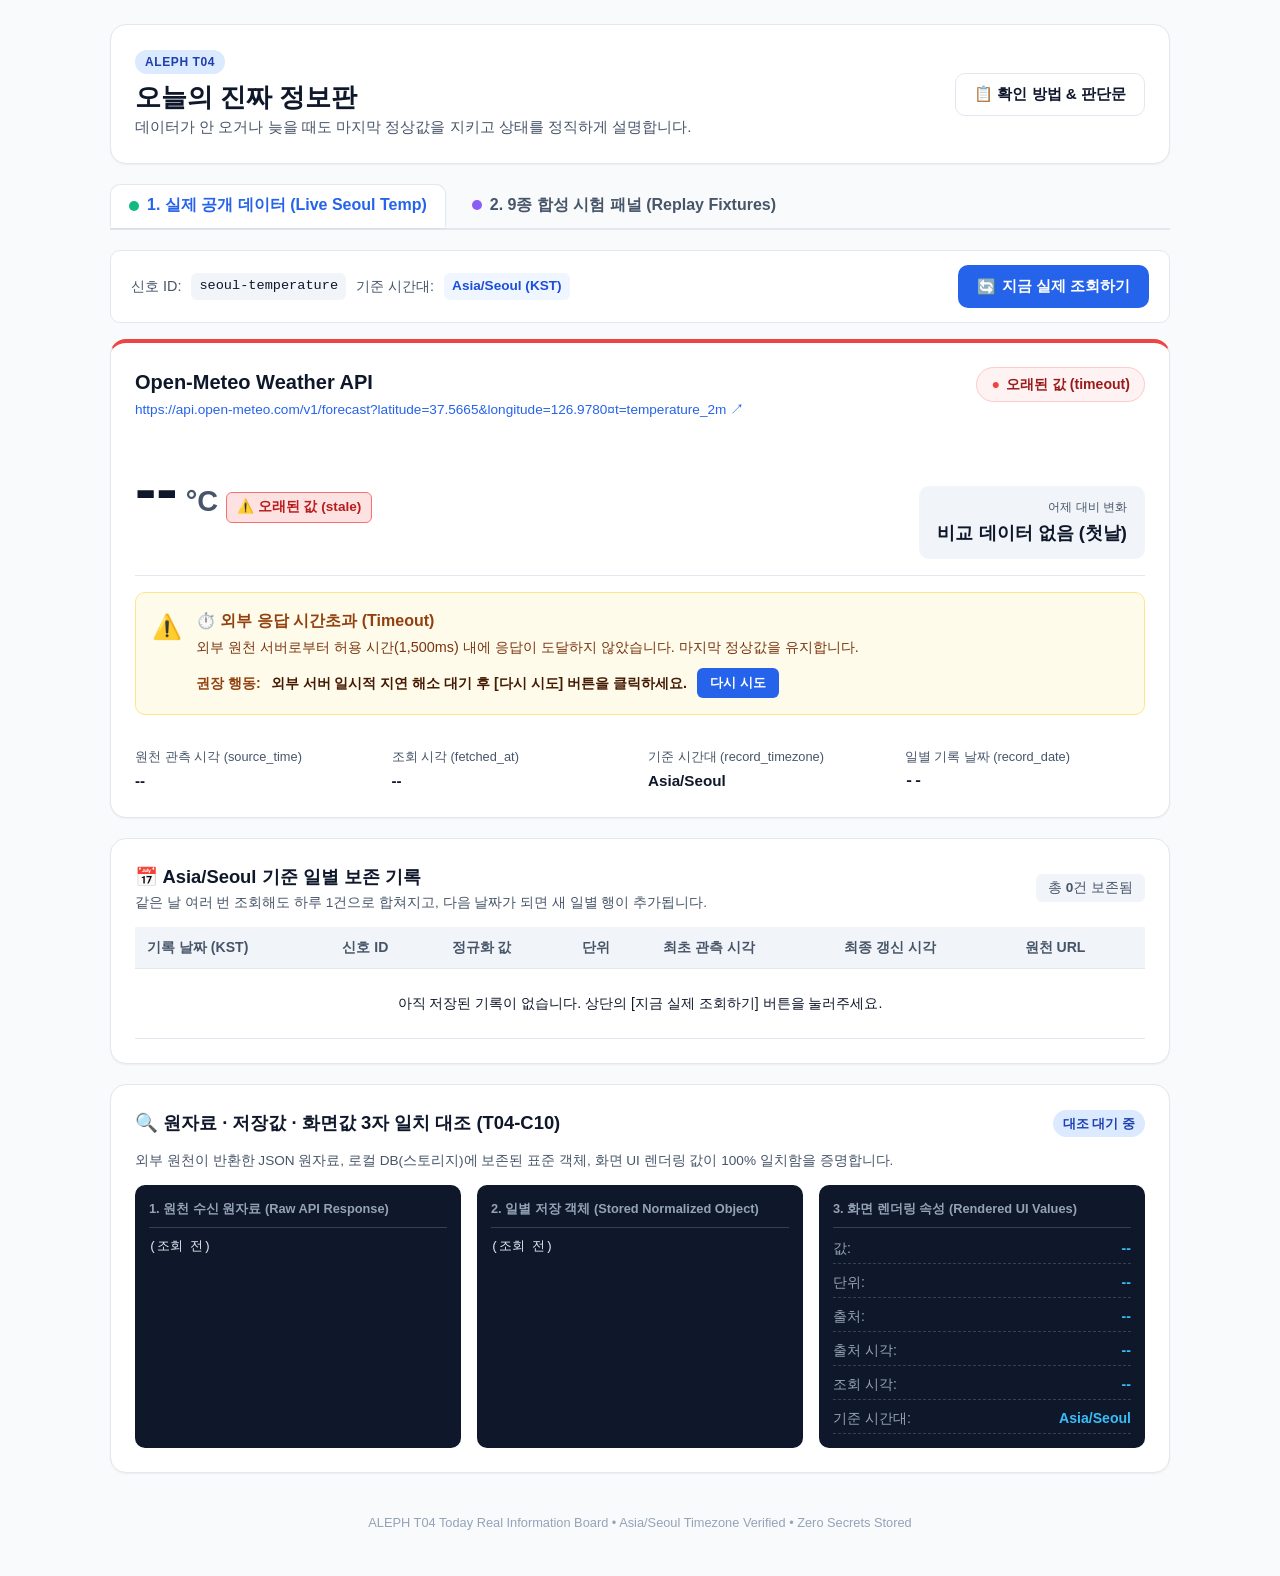
==== index.html @ a4492f58 "feat: ALEPH T04 실시간 정보판 대시보드 및 9종 fixture 평가기 구현" ====
<!DOCTYPE html>
<html lang="ko">
<head>
  <meta charset="UTF-8">
  <meta name="viewport" content="width=device-width, initial-scale=1.0">
  <title>T04 오늘의 진짜 정보판 — 서울 실시간 기온</title>
  <link rel="stylesheet" href="style.css">
</head>
<body>
  <div class="app-container">
    <!-- 헤더 -->
    <header class="header">
      <div class="header-left">
        <span class="badge badge-task">ALEPH T04</span>
        <h1 class="header-title">오늘의 진짜 정보판</h1>
        <p class="header-subtitle">데이터가 안 오거나 늦을 때도 마지막 정상값을 지키고 상태를 정직하게 설명합니다.</p>
      </div>
      <div class="header-right">
        <button id="btn-show-guide" class="btn btn-outline" type="button">📋 확인 방법 & 판단문</button>
      </div>
    </header>

    <!-- 모드 선택 탭 -->
    <nav class="mode-tabs" role="tablist">
      <button id="tab-live" class="tab-btn active" role="tab" aria-selected="true" type="button">
        <span class="tab-dot live-dot"></span> 1. 실제 공개 데이터 (Live Seoul Temp)
      </button>
      <button id="tab-replay" class="tab-btn" role="tab" aria-selected="false" type="button">
        <span class="tab-dot replay-dot"></span> 2. 9종 합성 시험 패널 (Replay Fixtures)
      </button>
    </nav>

    <!-- 1. 실제 공개 데이터 뷰 -->
    <main id="view-live" class="view-panel active">
      <!-- 상단 액션 바 -->
      <section class="action-bar">
        <div class="action-status-group">
          <span class="label">신호 ID:</span> <code class="code-pill">seoul-temperature</code>
          <span class="label">기준 시간대:</span> <span class="timezone-pill" id="live-timezone-pill">Asia/Seoul (KST)</span>
        </div>
        <div class="action-btn-group">
          <button id="btn-fetch-live" class="btn btn-primary" type="button">
            <span class="icon">🔄</span> 지금 실제 조회하기
          </button>
        </div>
      </section>

      <!-- 핵심 정보 카드 -->
      <section class="card hero-card" id="live-hero-card">
        <div class="card-header">
          <div class="source-info">
            <h2 class="source-title" id="live-source-name">Open-Meteo Weather API</h2>
            <a id="live-source-link" class="source-url" href="https://api.open-meteo.com/v1/forecast?latitude=37.5665&longitude=126.9780&current=temperature_2m" target="_blank" rel="noopener noreferrer">
              https://api.open-meteo.com/v1/forecast?latitude=37.5665&longitude=126.9780&current=temperature_2m ↗
            </a>
          </div>
          <div class="status-badge-container" id="live-status-container">
            <span class="status-badge status-fresh" id="live-status-badge">최신 (fresh)</span>
          </div>
        </div>

        <!-- 주 지표 값 표시 -->
        <div class="hero-metric-row">
          <div class="metric-main">
            <span class="metric-value" id="live-display-value">--</span>
            <span class="metric-unit" id="live-display-unit">°C</span>
            <span class="metric-tag" id="live-stale-tag" style="display: none;">⚠️ 오래된 값 (stale)</span>
          </div>
          <div class="metric-delta-box" id="live-delta-box">
            <span class="delta-label">어제 대비 변화</span>
            <span class="delta-value" id="live-delta-value">비교 데이터 없음 (첫날)</span>
          </div>
        </div>

        <!-- 에러 및 조치 안내 박스 (오류 시 표시) -->
        <div class="alert-box" id="live-error-box" style="display: none;">
          <div class="alert-icon">⚠️</div>
          <div class="alert-content">
            <h4 class="alert-title" id="live-error-title">외부 원천 응답 오류</h4>
            <p class="alert-desc" id="live-error-desc">외부 서버와의 연결이 지연되고 있습니다. 이전 정상값을 유지합니다.</p>
            <div class="alert-action">
              <span class="action-label">권장 행동:</span>
              <span class="action-text" id="live-error-action">네트워크 연결 확인 후 잠시 뒤 다시 시도해 주세요.</span>
              <button id="btn-live-retry" class="btn btn-sm btn-retry" type="button">다시 시도</button>
            </div>
          </div>
        </div>

        <!-- 시각 메타데이터 그리드 (T04-C07, C08, C09) -->
        <div class="meta-grid">
          <div class="meta-item">
            <span class="meta-label">원천 관측 시각 (source_time)</span>
            <span class="meta-value" id="live-source-time">--</span>
          </div>
          <div class="meta-item">
            <span class="meta-label">조회 시각 (fetched_at)</span>
            <span class="meta-value" id="live-fetched-at">--</span>
          </div>
          <div class="meta-item">
            <span class="meta-label">기준 시간대 (record_timezone)</span>
            <span class="meta-value" id="live-record-timezone">Asia/Seoul</span>
          </div>
          <div class="meta-item">
            <span class="meta-label">일별 기록 날짜 (record_date)</span>
            <span class="meta-value font-mono" id="live-record-date">--</span>
          </div>
        </div>
      </section>

      <!-- 일별 보존 기록 테이블 (T04-C20, C21, C22) -->
      <section class="card table-card">
        <div class="card-title-row">
          <div class="title-with-desc">
            <h3 class="card-title">📅 Asia/Seoul 기준 일별 보존 기록</h3>
            <p class="card-desc">같은 날 여러 번 조회해도 하루 1건으로 합쳐지고, 다음 날짜가 되면 새 일별 행이 추가됩니다.</p>
          </div>
          <div class="table-badge">총 <strong id="live-row-count">0</strong>건 보존됨</div>
        </div>

        <div class="table-responsive">
          <table class="data-table">
            <thead>
              <tr>
                <th>기록 날짜 (KST)</th>
                <th>신호 ID</th>
                <th>정규화 값</th>
                <th>단위</th>
                <th>최초 관측 시각</th>
                <th>최종 갱신 시각</th>
                <th>원천 URL</th>
              </tr>
            </thead>
            <tbody id="live-table-body">
              <tr>
                <td colspan="7" class="empty-cell">아직 저장된 기록이 없습니다. 상단의 [지금 실제 조회하기] 버튼을 눌러주세요.</td>
              </tr>
            </tbody>
          </table>
        </div>
      </section>

      <!-- 원자료 · 저장값 · 화면값 3자 대조 인스펙터 (T04-C10) -->
      <section class="card inspector-card">
        <div class="card-title-row">
          <h3 class="card-title">🔍 원자료 · 저장값 · 화면값 3자 일치 대조 (T04-C10)</h3>
          <span class="verify-badge" id="live-triplet-match-badge">대조 대기 중</span>
        </div>
        <p class="card-desc">외부 원천이 반환한 JSON 원자료, 로컬 DB(스토리지)에 보존된 표준 객체, 화면 UI 렌더링 값이 100% 일치함을 증명합니다.</p>

        <div class="inspector-grid">
          <div class="inspector-box">
            <div class="inspector-head">1. 원천 수신 원자료 (Raw API Response)</div>
            <pre class="inspector-code font-mono" id="live-inspector-raw">조회 전입니다.</pre>
          </div>
          <div class="inspector-box">
            <div class="inspector-head">2. 일별 저장 객체 (Stored Normalized Object)</div>
            <pre class="inspector-code font-mono" id="live-inspector-stored">조회 전입니다.</pre>
          </div>
          <div class="inspector-box">
            <div class="inspector-head">3. 화면 렌더링 속성 (Rendered UI Values)</div>
            <div class="rendered-inspect-list" id="live-inspector-rendered">
              <div class="rendered-item"><span>값:</span> <strong id="live-inspect-val">--</strong></div>
              <div class="rendered-item"><span>단위:</span> <strong id="live-inspect-unit">--</strong></div>
              <div class="rendered-item"><span>출처:</span> <strong id="live-inspect-src">--</strong></div>
              <div class="rendered-item"><span>출처 시각:</span> <strong id="live-inspect-srctime">--</strong></div>
              <div class="rendered-item"><span>조회 시각:</span> <strong id="live-inspect-fetchtime">--</strong></div>
              <div class="rendered-item"><span>기준 시간대:</span> <strong id="live-inspect-tz">Asia/Seoul</strong></div>
            </div>
          </div>
        </div>
      </section>
    </main>

    <!-- 2. 9종 합성 시험 패널 (Replay Fixtures View) -->
    <main id="view-replay" class="view-panel" style="display: none;">
      <!-- 안내 바 -->
      <section class="replay-intro-bar">
        <div>
          <h3>ALEPH T04 공인 결정론적 Fixture 9종 평가기</h3>
          <p>지시사항 카드 3 & 4에 명시된 5대 장애 상태(느림·401·429·오프라인·형식오류)와 복구 전이를 합성 데이터로 검증합니다.</p>
        </div>
        <div class="replay-actions">
          <button id="btn-replay-reset" class="btn btn-warning" type="button">🔄 합성 상태 초기화 (Reset)</button>
        </div>
      </section>

      <!-- 시뮬레이터 조작 패널 -->
      <section class="card fixture-control-card">
        <h3 class="control-section-title">Step 1. 기본 시퀀스 (정상 D1 & D2)</h3>
        <div class="button-row">
          <button id="btn-fx-d1-a" class="btn btn-secondary" type="button">
            <strong>T04-NORMAL-D1-A</strong>
            <small>1일차 첫 조회 (100pt, 1행)</small>
          </button>
          <button id="btn-fx-d1-b" class="btn btn-secondary" type="button">
            <strong>T04-NORMAL-D1-B</strong>
            <small>1일차 재조회 (105pt, 1행 갱신)</small>
          </button>
          <button id="btn-fx-d2" class="btn btn-secondary" type="button">
            <strong>T04-NORMAL-D2</strong>
            <small>2일차 정상 조회 (120pt, 2행, +15pt)</small>
          </button>
        </div>

        <h3 class="control-section-title">Step 2. 다섯 가지 실패 시뮬레이션 (카드 3)</h3>
        <p class="section-desc">※ D1-B(105pt) 상태에서 아래 실패 버튼을 누르면 마지막 정상값(105pt)을 유지하며 stale 및 고유 error_code로 전환됩니다.</p>
        <div class="button-row failure-grid">
          <button id="btn-fx-timeout" class="btn btn-danger-soft" type="button">
            <strong>⏱️ T04-TIMEOUT</strong>
            <small>느린 외부 응답 (timeout)</small>
          </button>
          <button id="btn-fx-auth" class="btn btn-danger-soft" type="button">
            <strong>🔒 T04-AUTH-401</strong>
            <small>외부 인증 거절 (auth)</small>
          </button>
          <button id="btn-fx-rate" class="btn btn-danger-soft" type="button">
            <strong>🚦 T04-RATE-429</strong>
            <small>호출 제한 (rate_limit)</small>
          </button>
          <button id="btn-fx-offline" class="btn btn-danger-soft" type="button">
            <strong>📡 T04-OFFLINE</strong>
            <small>네트워크 오프라인 (offline)</small>
          </button>
          <button id="btn-fx-schema" class="btn btn-danger-soft" type="button">
            <strong>💥 T04-SCHEMA-BREAK</strong>
            <small>응답 형식 파손 (schema_error)</small>
          </button>
        </div>

        <h3 class="control-section-title">Step 3. 오류 뒤 회복 (T04-C19)</h3>
        <div class="button-row">
          <button id="btn-fx-recover" class="btn btn-success" type="button">
            <strong>🌱 T04-RECOVER-D2 (오류 회복)</strong>
            <small>다시 시도 성공 → fresh / none / 2행 / 120pt / +15pt 복구</small>
          </button>
        </div>
      </section>

      <!-- Replay 화면 상태 카드 -->
      <section class="card hero-card" id="replay-hero-card">
        <div class="card-header">
          <div class="source-info">
            <span class="source-badge">합성 Replay 모드</span>
            <h2 class="source-title" id="replay-source-name">ALEPH 결정론 replay</h2>
            <span class="source-url" id="replay-source-url">https://fixtures.aleph.invalid/t04/demo-index</span>
          </div>
          <div class="status-badge-container">
            <span class="status-badge" id="replay-status-badge">대기 중</span>
          </div>
        </div>

        <div class="hero-metric-row">
          <div class="metric-main">
            <span class="metric-value" id="replay-display-value">--</span>
            <span class="metric-unit" id="replay-display-unit">pt</span>
            <span class="metric-tag" id="replay-stale-tag" style="display: none;">⚠️ 오래된 값 (stale)</span>
          </div>
          <div class="metric-delta-box">
            <span class="delta-label">어제 대비 변화 (전일 대비)</span>
            <span class="delta-value" id="replay-delta-value">--</span>
          </div>
        </div>

        <!-- 실패 및 조치 안내 박스 -->
        <div class="alert-box" id="replay-error-box" style="display: none;">
          <div class="alert-icon">⚠️</div>
          <div class="alert-content">
            <h4 class="alert-title" id="replay-error-title">오류 상태</h4>
            <p class="alert-desc" id="replay-error-desc">오류 내용</p>
            <div class="alert-action">
              <span class="action-label">사용자가 취할 다음 행동:</span>
              <span class="action-text" id="replay-error-action">행동 안내</span>
              <button id="btn-replay-inline-retry" class="btn btn-sm btn-retry" type="button">다시 시도 (RECOVER-D2)</button>
            </div>
          </div>
        </div>

        <div class="meta-grid">
          <div class="meta-item">
            <span class="meta-label">실행 Fixture ID</span>
            <span class="meta-value font-mono" id="replay-fixture-id">없음</span>
          </div>
          <div class="meta-item">
            <span class="meta-label">가상 시각 (virtual_now)</span>
            <span class="meta-value font-mono" id="replay-virtual-now">--</span>
          </div>
          <div class="meta-item">
            <span class="meta-label">Freshness / ErrorCode</span>
            <span class="meta-value font-mono" id="replay-status-summary">--</span>
          </div>
          <div class="meta-item">
            <span class="meta-label">보존 행 수 (Row Count)</span>
            <span class="meta-value font-mono" id="replay-row-count-summary">0건</span>
          </div>
        </div>
      </section>

      <!-- Replay 일별 보존 테이블 -->
      <section class="card table-card">
        <div class="card-title-row">
          <h3 class="card-title">📅 합성 상태 일별 저장 테이블</h3>
          <div class="table-badge">총 <strong id="replay-table-row-count">0</strong>건</div>
        </div>
        <div class="table-responsive">
          <table class="data-table">
            <thead>
              <tr>
                <th>Record ID</th>
                <th>날짜 (KST)</th>
                <th>정규화 값</th>
                <th>단위</th>
                <th>최초 수신 시각</th>
                <th>최종 갱신 시각</th>
              </tr>
            </thead>
            <tbody id="replay-table-body">
              <tr><td colspan="6" class="empty-cell">합성 상태가 초기화되어 있습니다.</td></tr>
            </tbody>
          </table>
        </div>
      </section>
    </main>

    <!-- 모달: 짧은 확인 방법 4줄 & AI와 나의 판단 3줄 -->
    <div id="modal-guide" class="modal-backdrop" style="display: none;">
      <div class="modal-box">
        <div class="modal-header">
          <h3 class="modal-title">📋 과제 제출 확인문 & 판단 기록</h3>
          <button id="btn-close-modal" class="btn-close" type="button" aria-label="닫기">×</button>
        </div>
        <div class="modal-body">
          <h4 class="section-h4">📌 짧은 확인 방법 4줄 (T04-C27)</h4>
          <ol class="guide-list">
            <li><strong>위치 (어디로 가나요):</strong> 공개 배포 URL 접속 후 첫 화면에서 실시간 서울 기온 카드 확인, 상단 [2. 9종 합성 시험 패널] 탭으로 전환</li>
            <li><strong>행동 (3단계 이내 무엇을 하나요):</strong> ① [T04-NORMAL-D1-B] 클릭 → ② [T04-TIMEOUT] 클릭 → ③ [T04-RECOVER-D2] 클릭</li>
            <li><strong>통과 모습 (무엇이 보이면 통과인가요):</strong> D1-B에서 105pt 확인, TIMEOUT 시 이전 정상값(105pt) 보존 및 [오래된 값(stale)] 배지와 실패 원인 안내 표시, RECOVER-D2 시 120pt로 복구 및 fresh/none 전환 및 2행 추가 확인</li>
            <li><strong>안 될 때 모습 (안 될 때 무엇이 보이나요):</strong> 실패 시 이전 정상값이 사라지거나 0으로 초기화됨, stale 배지가 누락됨, 복구 버튼을 눌러도 상태가 fresh로 회복되지 않음</li>
          </ol>

          <h4 class="section-h4" style="margin-top: 20px;">🤖 AI와 나의 판단 3줄 (T04-C28)</h4>
          <ul class="guide-list guide-ai">
            <li><strong>AI에게 맡긴 일:</strong> Open-Meteo 공개 API 연동과 T04 공인 어댑터 규격(`adapter-reset.example.js`) 기반의 5대 장애 상태 전이 로직 및 반응형 UI 코드 작성</li>
            <li><strong>직접 판단한 일:</strong> API 비밀키가 전혀 필요 없는 Open-Meteo(서울 기온)를 단일 데이터로 선택하고, 실제 KST 기준 일별 보존과 합성 시험 환경을 명확히 탭으로 분리하여 판정 무결성을 확보함</li>
            <li><strong>AI 제안을 따르지 않은 일:</strong> AI가 처음에 제안했던 복잡한 백엔드 프록시 서버 구성을 거절하고, 비밀키 노출이 원천 차단되는 순수 무인증 브라우저 Fetch 방식으로 단일 정적 웹앱 배포 구조를 고수함</li>
          </ul>
        </div>
      </div>
    </div>

    <!-- 푸터 -->
    <footer class="footer">
      <p>ALEPH T04 Today Real Information Board • Asia/Seoul Timezone Verified • Zero Secrets Stored</p>
    </footer>
  </div>

  <script src="app.js"></script>
</body>
</html>
---- style.css ----
/* ALEPH T04 - Real Information Board Stylesheet */

:root {
  --bg-primary: #f8fafc;
  --bg-surface: #ffffff;
  --bg-muted: #f1f5f9;
  --border-color: #e2e8f0;
  --border-focus: #3b82f6;
  
  --text-primary: #0f172a;
  --text-secondary: #475569;
  --text-muted: #94a3b8;
  
  --color-primary: #2563eb;
  --color-primary-hover: #1d4ed8;
  
  --color-success-bg: #ecfdf5;
  --color-success-border: #a7f3d0;
  --color-success-text: #065f46;
  
  --color-warning-bg: #fffbeb;
  --color-warning-border: #fde68a;
  --color-warning-text: #92400e;
  
  --color-danger-bg: #fef2f2;
  --color-danger-border: #fecaca;
  --color-danger-text: #991b1b;
  
  --radius-sm: 6px;
  --radius-md: 10px;
  --radius-lg: 16px;
  --shadow-sm: 0 1px 2px 0 rgba(0, 0, 0, 0.05);
  --shadow-md: 0 4px 6px -1px rgba(0, 0, 0, 0.08), 0 2px 4px -2px rgba(0, 0, 0, 0.05);
  --shadow-lg: 0 10px 15px -3px rgba(0, 0, 0, 0.1);
}

* {
  box-sizing: border-box;
  margin: 0;
  padding: 0;
}

body {
  font-family: -apple-system, BlinkMacSystemFont, "Pretendard", "Segoe UI", Roboto, Helvetica, Arial, sans-serif;
  background-color: var(--bg-primary);
  color: var(--text-primary);
  line-height: 1.5;
  padding: 24px 16px;
}

.app-container {
  max-width: 1060px;
  margin: 0 auto;
  display: flex;
  flex-direction: column;
  gap: 20px;
}

/* Header */
.header {
  background: var(--bg-surface);
  border: 1px solid var(--border-color);
  border-radius: var(--radius-lg);
  padding: 24px;
  display: flex;
  justify-content: space-between;
  align-items: center;
  flex-wrap: wrap;
  gap: 16px;
  box-shadow: var(--shadow-sm);
}

.header-title {
  font-size: 1.6rem;
  font-weight: 700;
  color: var(--text-primary);
  margin-top: 4px;
}

.header-subtitle {
  font-size: 0.95rem;
  color: var(--text-secondary);
}

.badge {
  display: inline-block;
  padding: 3px 10px;
  border-radius: 9999px;
  font-size: 0.75rem;
  font-weight: 700;
  letter-spacing: 0.05em;
  text-transform: uppercase;
}

.badge-task {
  background-color: #dbeafe;
  color: #1e40af;
}

/* Navigation Tabs */
.mode-tabs {
  display: flex;
  gap: 8px;
  border-bottom: 2px solid var(--border-color);
  padding-bottom: 2px;
}

.tab-btn {
  background: transparent;
  border: none;
  font-size: 1rem;
  font-weight: 600;
  color: var(--text-secondary);
  padding: 10px 18px;
  border-radius: var(--radius-md) var(--radius-md) 0 0;
  cursor: pointer;
  display: flex;
  align-items: center;
  gap: 8px;
  transition: all 0.2s ease;
}

.tab-btn:hover {
  color: var(--text-primary);
  background: rgba(0, 0, 0, 0.02);
}

.tab-btn.active {
  color: var(--color-primary);
  background: var(--bg-surface);
  border: 1px solid var(--border-color);
  border-bottom: 2px solid var(--bg-surface);
  margin-bottom: -2px;
  box-shadow: var(--shadow-sm);
}

.tab-dot {
  width: 10px;
  height: 10px;
  border-radius: 50%;
  display: inline-block;
}

.live-dot {
  background-color: #10b981;
}

.replay-dot {
  background-color: #8b5cf6;
}

/* Common Card */
.card {
  background: var(--bg-surface);
  border: 1px solid var(--border-color);
  border-radius: var(--radius-lg);
  padding: 24px;
  box-shadow: var(--shadow-sm);
}

/* Action Bar */
.action-bar {
  display: flex;
  justify-content: space-between;
  align-items: center;
  flex-wrap: wrap;
  gap: 12px;
  background: var(--bg-surface);
  border: 1px solid var(--border-color);
  border-radius: var(--radius-md);
  padding: 14px 20px;
}

.action-status-group {
  display: flex;
  align-items: center;
  gap: 10px;
  font-size: 0.9rem;
  color: var(--text-secondary);
  flex-wrap: wrap;
}

.code-pill {
  background: var(--bg-muted);
  padding: 3px 8px;
  border-radius: var(--radius-sm);
  font-family: monospace;
  font-size: 0.85rem;
  color: var(--text-primary);
}

.timezone-pill {
  background: #eff6ff;
  color: #1d4ed8;
  font-weight: 600;
  padding: 3px 8px;
  border-radius: var(--radius-sm);
  font-size: 0.85rem;
}

/* Buttons */
.btn {
  display: inline-flex;
  align-items: center;
  justify-content: center;
  gap: 6px;
  font-size: 0.95rem;
  font-weight: 600;
  padding: 10px 18px;
  border-radius: var(--radius-md);
  border: 1px solid transparent;
  cursor: pointer;
  transition: all 0.15s ease;
  text-decoration: none;
}

.btn-primary {
  background: var(--color-primary);
  color: #ffffff;
}

.btn-primary:hover {
  background: var(--color-primary-hover);
}

.btn-outline {
  background: transparent;
  border-color: var(--border-color);
  color: var(--text-primary);
}

.btn-outline:hover {
  background: var(--bg-muted);
}

.btn-secondary {
  background: var(--bg-muted);
  border-color: var(--border-color);
  color: var(--text-primary);
  flex-direction: column;
  align-items: flex-start;
  padding: 10px 14px;
}

.btn-secondary:hover {
  background: #e2e8f0;
}

.btn-danger-soft {
  background: #fef2f2;
  border: 1px solid #fecaca;
  color: #991b1b;
  flex-direction: column;
  align-items: flex-start;
  padding: 10px 14px;
}

.btn-danger-soft:hover {
  background: #fee2e2;
  border-color: #f87171;
}

.btn-success {
  background: #10b981;
  color: #ffffff;
  padding: 12px 20px;
}

.btn-success:hover {
  background: #059669;
}

.btn-warning {
  background: #f59e0b;
  color: #ffffff;
}

.btn-warning:hover {
  background: #d97706;
}

.btn-sm {
  font-size: 0.82rem;
  padding: 5px 12px;
  border-radius: var(--radius-sm);
}

.btn-retry {
  background: #2563eb;
  color: #ffffff;
}

.btn-retry:hover {
  background: #1d4ed8;
}

/* Hero Card */
.hero-card {
  margin-top: 16px;
  border-top: 4px solid var(--color-primary);
}

.card-header {
  display: flex;
  justify-content: space-between;
  align-items: flex-start;
  flex-wrap: wrap;
  gap: 12px;
  margin-bottom: 20px;
}

.source-title {
  font-size: 1.25rem;
  font-weight: 700;
  color: var(--text-primary);
}

.source-url {
  font-size: 0.85rem;
  color: #2563eb;
  text-decoration: none;
  word-break: break-all;
}

.source-url:hover {
  text-decoration: underline;
}

.source-badge {
  display: inline-block;
  background: #ede9fe;
  color: #6d28d9;
  font-size: 0.75rem;
  font-weight: 700;
  padding: 2px 8px;
  border-radius: 4px;
  margin-bottom: 4px;
}

/* Status Badges */
.status-badge {
  display: inline-flex;
  align-items: center;
  gap: 6px;
  padding: 6px 14px;
  border-radius: 9999px;
  font-size: 0.88rem;
  font-weight: 700;
}

.status-fresh {
  background-color: var(--color-success-bg);
  border: 1px solid var(--color-success-border);
  color: var(--color-success-text);
}

.status-fresh::before {
  content: "●";
  color: #10b981;
}

.status-stale {
  background-color: var(--color-danger-bg);
  border: 1px solid var(--color-danger-border);
  color: var(--color-danger-text);
}

.status-stale::before {
  content: "●";
  color: #ef4444;
}

/* Metric Display Row */
.hero-metric-row {
  display: flex;
  align-items: baseline;
  justify-content: space-between;
  flex-wrap: wrap;
  gap: 20px;
  padding: 16px 0;
  border-bottom: 1px solid var(--border-color);
}

.metric-main {
  display: flex;
  align-items: baseline;
  gap: 8px;
  flex-wrap: wrap;
}

.metric-value {
  font-size: 4rem;
  font-weight: 800;
  line-height: 1;
  color: var(--text-primary);
  font-feature-settings: "tnum";
}

.metric-unit {
  font-size: 1.8rem;
  font-weight: 600;
  color: var(--text-secondary);
}

.metric-tag {
  background-color: #fee2e2;
  color: #b91c1c;
  border: 1px solid #f87171;
  padding: 4px 10px;
  border-radius: var(--radius-sm);
  font-size: 0.85rem;
  font-weight: 700;
}

.metric-delta-box {
  background: var(--bg-muted);
  padding: 12px 18px;
  border-radius: var(--radius-md);
  text-align: right;
  min-width: 180px;
}

.delta-label {
  display: block;
  font-size: 0.78rem;
  color: var(--text-secondary);
  text-transform: uppercase;
  margin-bottom: 2px;
}

.delta-value {
  font-size: 1.15rem;
  font-weight: 700;
  color: var(--text-primary);
}

.delta-increase {
  color: #dc2626;
}

.delta-decrease {
  color: #2563eb;
}

.delta-unchanged {
  color: #4b5563;
}

/* Alert Box */
.alert-box {
  display: flex;
  gap: 14px;
  background-color: var(--color-warning-bg);
  border: 1px solid var(--color-warning-border);
  border-radius: var(--radius-md);
  padding: 16px;
  margin: 16px 0;
}

.alert-icon {
  font-size: 1.5rem;
}

.alert-title {
  font-size: 1rem;
  font-weight: 700;
  color: var(--color-warning-text);
  margin-bottom: 4px;
}

.alert-desc {
  font-size: 0.9rem;
  color: #78350f;
  margin-bottom: 10px;
}

.alert-action {
  display: flex;
  align-items: center;
  gap: 10px;
  flex-wrap: wrap;
  font-size: 0.88rem;
  font-weight: 600;
}

.action-label {
  color: #92400e;
}

.action-text {
  color: #451a03;
}

/* Meta Grid */
.meta-grid {
  display: grid;
  grid-template-columns: repeat(auto-fit, minmax(200px, 1fr));
  gap: 16px;
  padding-top: 16px;
}

.meta-item {
  display: flex;
  flex-direction: column;
  gap: 4px;
}

.meta-label {
  font-size: 0.8rem;
  color: var(--text-secondary);
}

.meta-value {
  font-size: 0.95rem;
  font-weight: 600;
  color: var(--text-primary);
}

.font-mono {
  font-family: ui-monospace, SFMono-Regular, Menlo, Monaco, Consolas, monospace;
}

/* Tables */
.table-card {
  margin-top: 20px;
}

.card-title-row {
  display: flex;
  justify-content: space-between;
  align-items: center;
  flex-wrap: wrap;
  gap: 10px;
  margin-bottom: 14px;
}

.card-title {
  font-size: 1.15rem;
  font-weight: 700;
  color: var(--text-primary);
}

.card-desc {
  font-size: 0.85rem;
  color: var(--text-secondary);
  margin-top: 2px;
}

.table-badge {
  background: var(--bg-muted);
  padding: 4px 12px;
  border-radius: var(--radius-sm);
  font-size: 0.85rem;
  color: var(--text-secondary);
}

.table-responsive {
  overflow-x: auto;
}

.data-table {
  width: 100%;
  border-collapse: collapse;
  font-size: 0.88rem;
  text-align: left;
}

.data-table th {
  background: var(--bg-muted);
  color: var(--text-secondary);
  font-weight: 600;
  padding: 10px 12px;
  border-bottom: 1px solid var(--border-color);
  white-space: nowrap;
}

.data-table td {
  padding: 12px;
  border-bottom: 1px solid var(--border-color);
  color: var(--text-primary);
}

.data-table tr:hover {
  background: rgba(0, 0, 0, 0.015);
}

.empty-cell {
  text-align: center;
  color: var(--text-muted);
  padding: 24px !important;
}

/* Inspector */
.inspector-card {
  margin-top: 20px;
}

.verify-badge {
  background: #dbeafe;
  color: #1e40af;
  font-size: 0.8rem;
  font-weight: 700;
  padding: 4px 10px;
  border-radius: 9999px;
}

.verify-badge.matched {
  background: #d1fae5;
  color: #065f46;
}

.inspector-grid {
  display: grid;
  grid-template-columns: repeat(auto-fit, minmax(280px, 1fr));
  gap: 16px;
  margin-top: 14px;
}

.inspector-box {
  background: #0f172a;
  color: #e2e8f0;
  border-radius: var(--radius-md);
  padding: 14px;
  display: flex;
  flex-direction: column;
}

.inspector-head {
  font-size: 0.8rem;
  font-weight: 700;
  color: #94a3b8;
  border-bottom: 1px solid #334155;
  padding-bottom: 8px;
  margin-bottom: 10px;
}

.inspector-code {
  font-size: 0.8rem;
  line-height: 1.4;
  white-space: pre-wrap;
  word-break: break-all;
  max-height: 240px;
  overflow-y: auto;
}

.rendered-inspect-list {
  display: flex;
  flex-direction: column;
  gap: 8px;
  font-size: 0.88rem;
}

.rendered-item {
  display: flex;
  justify-content: space-between;
  border-bottom: 1px dashed #334155;
  padding-bottom: 4px;
}

.rendered-item span {
  color: #94a3b8;
}

.rendered-item strong {
  color: #38bdf8;
}

/* Replay Fixture Styles */
.replay-intro-bar {
  background: #f5f3ff;
  border: 1px solid #ddd6fe;
  border-radius: var(--radius-md);
  padding: 16px 20px;
  display: flex;
  justify-content: space-between;
  align-items: center;
  flex-wrap: wrap;
  gap: 12px;
}

.replay-intro-bar h3 {
  font-size: 1.1rem;
  color: #5b21b6;
}

.replay-intro-bar p {
  font-size: 0.85rem;
  color: #6d28d9;
}

.fixture-control-card {
  margin-top: 16px;
}

.control-section-title {
  font-size: 0.95rem;
  font-weight: 700;
  color: var(--text-primary);
  margin-top: 16px;
  margin-bottom: 8px;
}

.control-section-title:first-of-type {
  margin-top: 0;
}

.section-desc {
  font-size: 0.82rem;
  color: var(--text-secondary);
  margin-bottom: 10px;
}

.button-row {
  display: grid;
  grid-template-columns: repeat(auto-fit, minmax(200px, 1fr));
  gap: 10px;
}

.button-row small {
  display: block;
  font-size: 0.75rem;
  opacity: 0.8;
  font-weight: 400;
  margin-top: 2px;
}

.failure-grid {
  grid-template-columns: repeat(auto-fit, minmax(180px, 1fr));
}

/* Modal */
.modal-backdrop {
  position: fixed;
  inset: 0;
  background: rgba(15, 23, 42, 0.6);
  display: flex;
  align-items: center;
  justify-content: center;
  padding: 20px;
  z-index: 1000;
}

.modal-box {
  background: var(--bg-surface);
  border-radius: var(--radius-lg);
  max-width: 680px;
  width: 100%;
  max-height: 85vh;
  overflow-y: auto;
  box-shadow: var(--shadow-lg);
  padding: 24px;
}

.modal-header {
  display: flex;
  justify-content: space-between;
  align-items: center;
  border-bottom: 1px solid var(--border-color);
  padding-bottom: 12px;
  margin-bottom: 16px;
}

.modal-title {
  font-size: 1.2rem;
  font-weight: 700;
}

.btn-close {
  background: transparent;
  border: none;
  font-size: 1.5rem;
  cursor: pointer;
  color: var(--text-secondary);
  padding: 0 6px;
}

.section-h4 {
  font-size: 1rem;
  font-weight: 700;
  color: var(--color-primary);
  margin-bottom: 8px;
}

.guide-list {
  padding-left: 20px;
  font-size: 0.9rem;
  display: flex;
  flex-direction: column;
  gap: 10px;
  color: var(--text-primary);
}

.guide-ai {
  list-style: disc;
}

/* Footer */
.footer {
  text-align: center;
  font-size: 0.8rem;
  color: var(--text-muted);
  padding: 20px 0;
}

@media (max-width: 640px) {
  .metric-value {
    font-size: 3rem;
  }
  .hero-metric-row {
    flex-direction: column;
  }
  .metric-delta-box {
    text-align: left;
    width: 100%;
  }
}
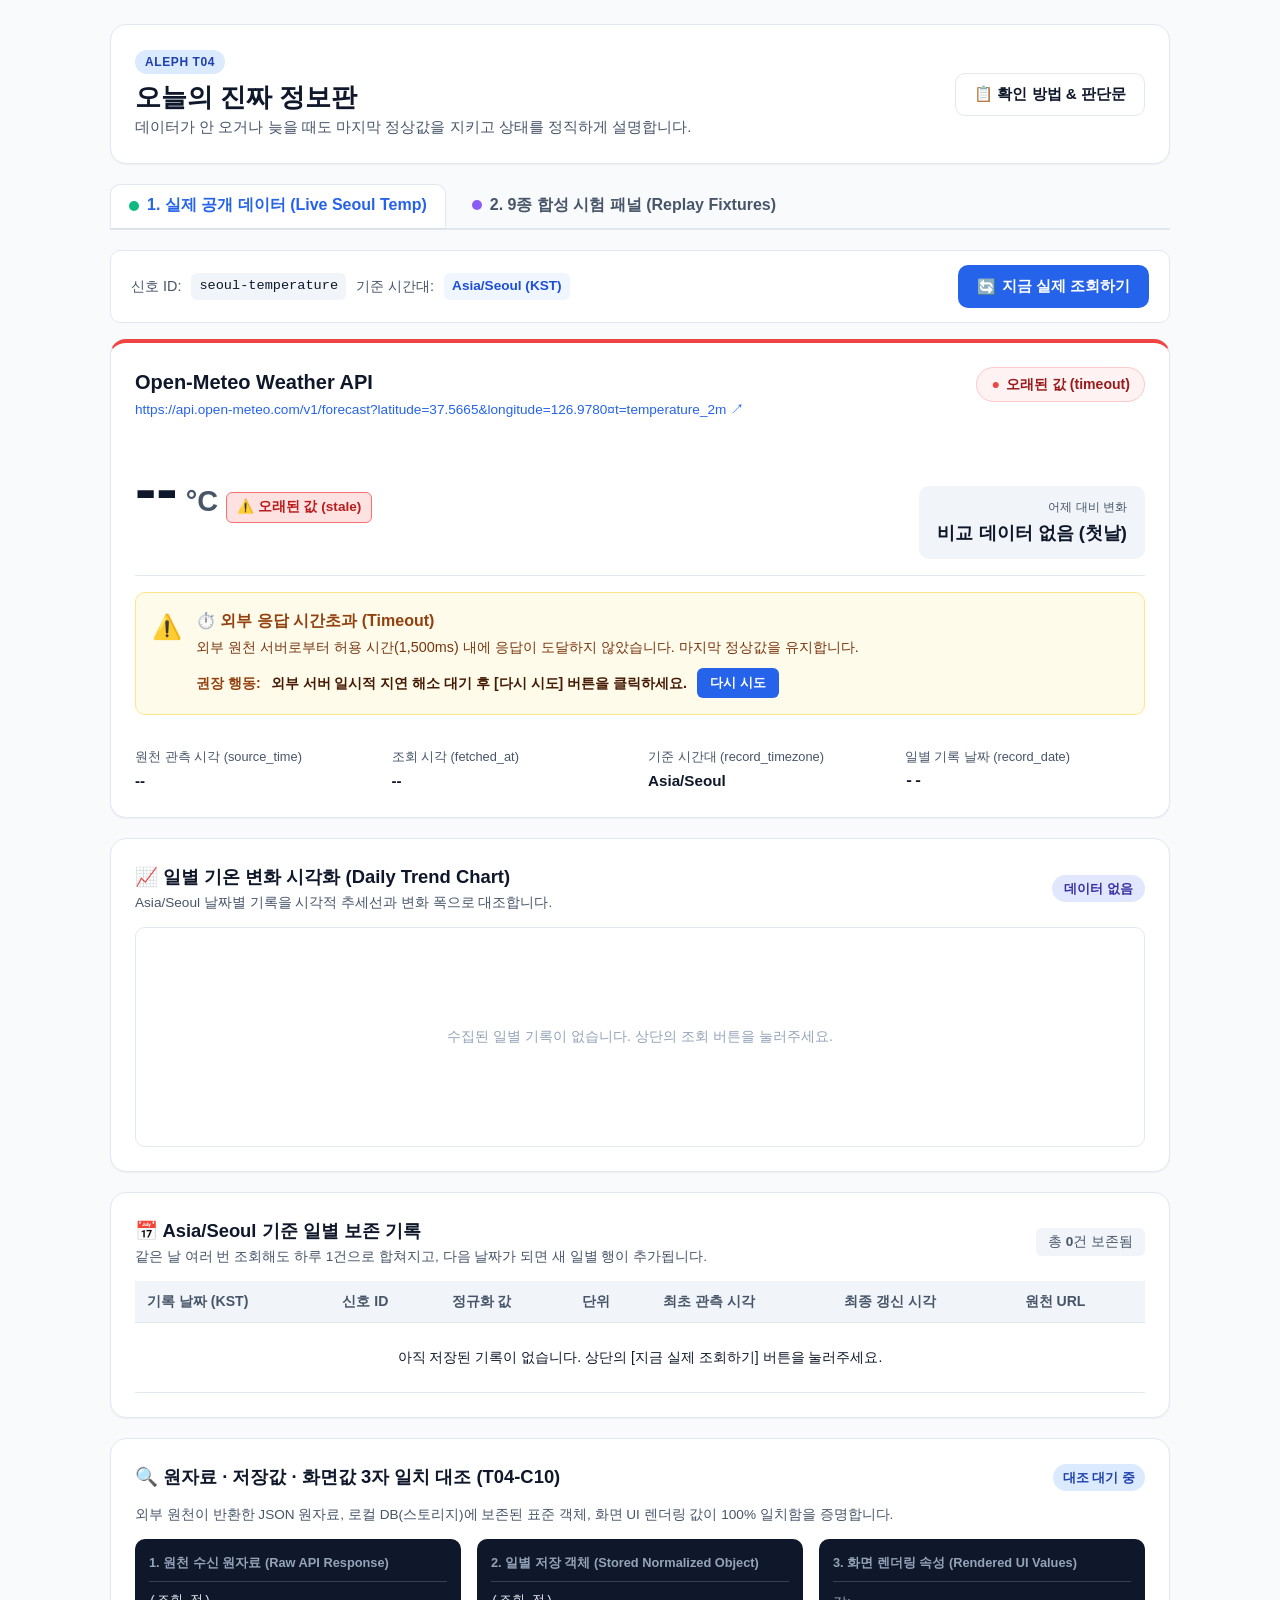
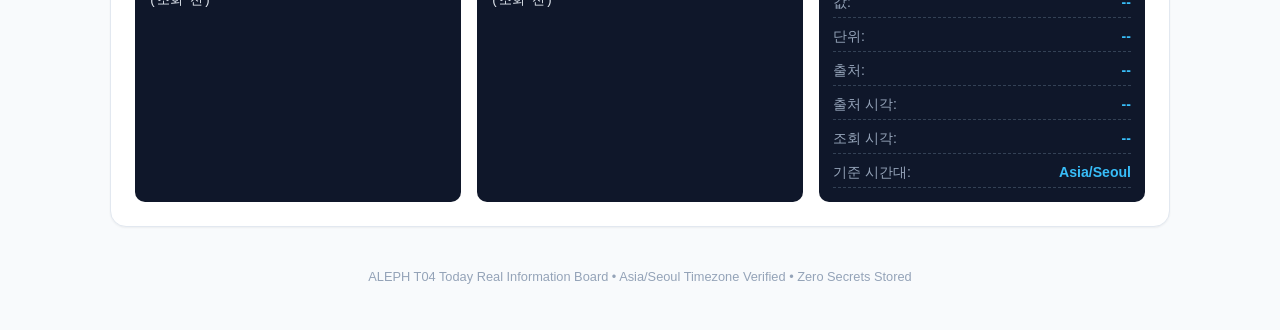
==== commit 5f784a14: "feat: 일별 기온 및 지표 변화 시각화 SVG 추세선 차트 추가" ====
--- a/index.html
+++ b/index.html
@@ -107,6 +107,20 @@
         </div>
       </section>
 
+      <!-- 일별 기온 추이 시각화 그래프 (카드 5 전일 대비 시각화) -->
+      <section class="card chart-card">
+        <div class="card-title-row">
+          <div class="title-with-desc">
+            <h3 class="card-title">📈 일별 기온 변화 시각화 (Daily Trend Chart)</h3>
+            <p class="card-desc">Asia/Seoul 날짜별 기록을 시각적 추세선과 변화 폭으로 대조합니다.</p>
+          </div>
+          <span class="chart-status-pill" id="live-chart-status-pill">1일차 관측 중</span>
+        </div>
+        <div class="chart-container" id="live-chart-container">
+          <!-- SVG 차트가 여기에 렌더링됩니다 -->
+        </div>
+      </section>
+
       <!-- 일별 보존 기록 테이블 (T04-C20, C21, C22) -->
       <section class="card table-card">
         <div class="card-title-row">
@@ -295,6 +309,20 @@
         </div>
       </section>
 
+      <!-- 합성 상태 일별 추이 시각화 그래프 -->
+      <section class="card chart-card">
+        <div class="card-title-row">
+          <div class="title-with-desc">
+            <h3 class="card-title">📈 합성 지표 추이 시각화 (Replay Trend Chart)</h3>
+            <p class="card-desc">합성 날짜별 값의 변화(D1: 100/105pt → D2: 120pt, +15pt)를 시각화합니다.</p>
+          </div>
+          <span class="chart-status-pill" id="replay-chart-status-pill">합성 대기</span>
+        </div>
+        <div class="chart-container" id="replay-chart-container">
+          <!-- SVG 차트가 여기에 렌더링됩니다 -->
+        </div>
+      </section>
+
       <!-- Replay 일별 보존 테이블 -->
       <section class="card table-card">
         <div class="card-title-row">
--- a/style.css
+++ b/style.css
@@ -794,6 +794,109 @@
   list-style: disc;
 }
 
+/* Chart Section */
+.chart-card {
+  margin-top: 20px;
+}
+
+.chart-status-pill {
+  background: #e0e7ff;
+  color: #3730a3;
+  font-size: 0.8rem;
+  font-weight: 700;
+  padding: 4px 12px;
+  border-radius: 9999px;
+}
+
+.chart-container {
+  width: 100%;
+  min-height: 220px;
+  background: #ffffff;
+  border: 1px solid var(--border-color);
+  border-radius: var(--radius-md);
+  padding: 16px;
+  display: flex;
+  align-items: center;
+  justify-content: center;
+  position: relative;
+  overflow: hidden;
+}
+
+.chart-svg {
+  width: 100%;
+  height: 200px;
+  overflow: visible;
+}
+
+.chart-empty {
+  color: var(--text-muted);
+  font-size: 0.9rem;
+  text-align: center;
+  padding: 40px 20px;
+}
+
+.chart-single-note {
+  font-size: 0.85rem;
+  color: #475569;
+  margin-top: 8px;
+  display: inline-block;
+  background: var(--bg-muted);
+  padding: 4px 10px;
+  border-radius: var(--radius-sm);
+}
+
+.chart-line {
+  fill: none;
+  stroke: #2563eb;
+  stroke-width: 3.5;
+  stroke-linecap: round;
+  stroke-linejoin: round;
+}
+
+.chart-area {
+  fill: url(#chartGradient);
+}
+
+.chart-point {
+  fill: #ffffff;
+  stroke: #2563eb;
+  stroke-width: 3.5;
+  transition: all 0.2s ease;
+  cursor: pointer;
+}
+
+.chart-point:hover {
+  r: 7;
+  stroke-width: 4.5;
+}
+
+.chart-label-val {
+  font-size: 13px;
+  font-weight: 700;
+  fill: #0f172a;
+  text-anchor: middle;
+}
+
+.chart-label-date {
+  font-size: 11px;
+  font-weight: 600;
+  fill: #64748b;
+  text-anchor: middle;
+}
+
+.chart-grid-line {
+  stroke: #f1f5f9;
+  stroke-width: 1;
+  stroke-dasharray: 4 4;
+}
+
+.chart-delta-badge {
+  font-size: 11px;
+  font-weight: 700;
+  fill: #ffffff;
+  text-anchor: middle;
+}
+
 /* Footer */
 .footer {
   text-align: center;
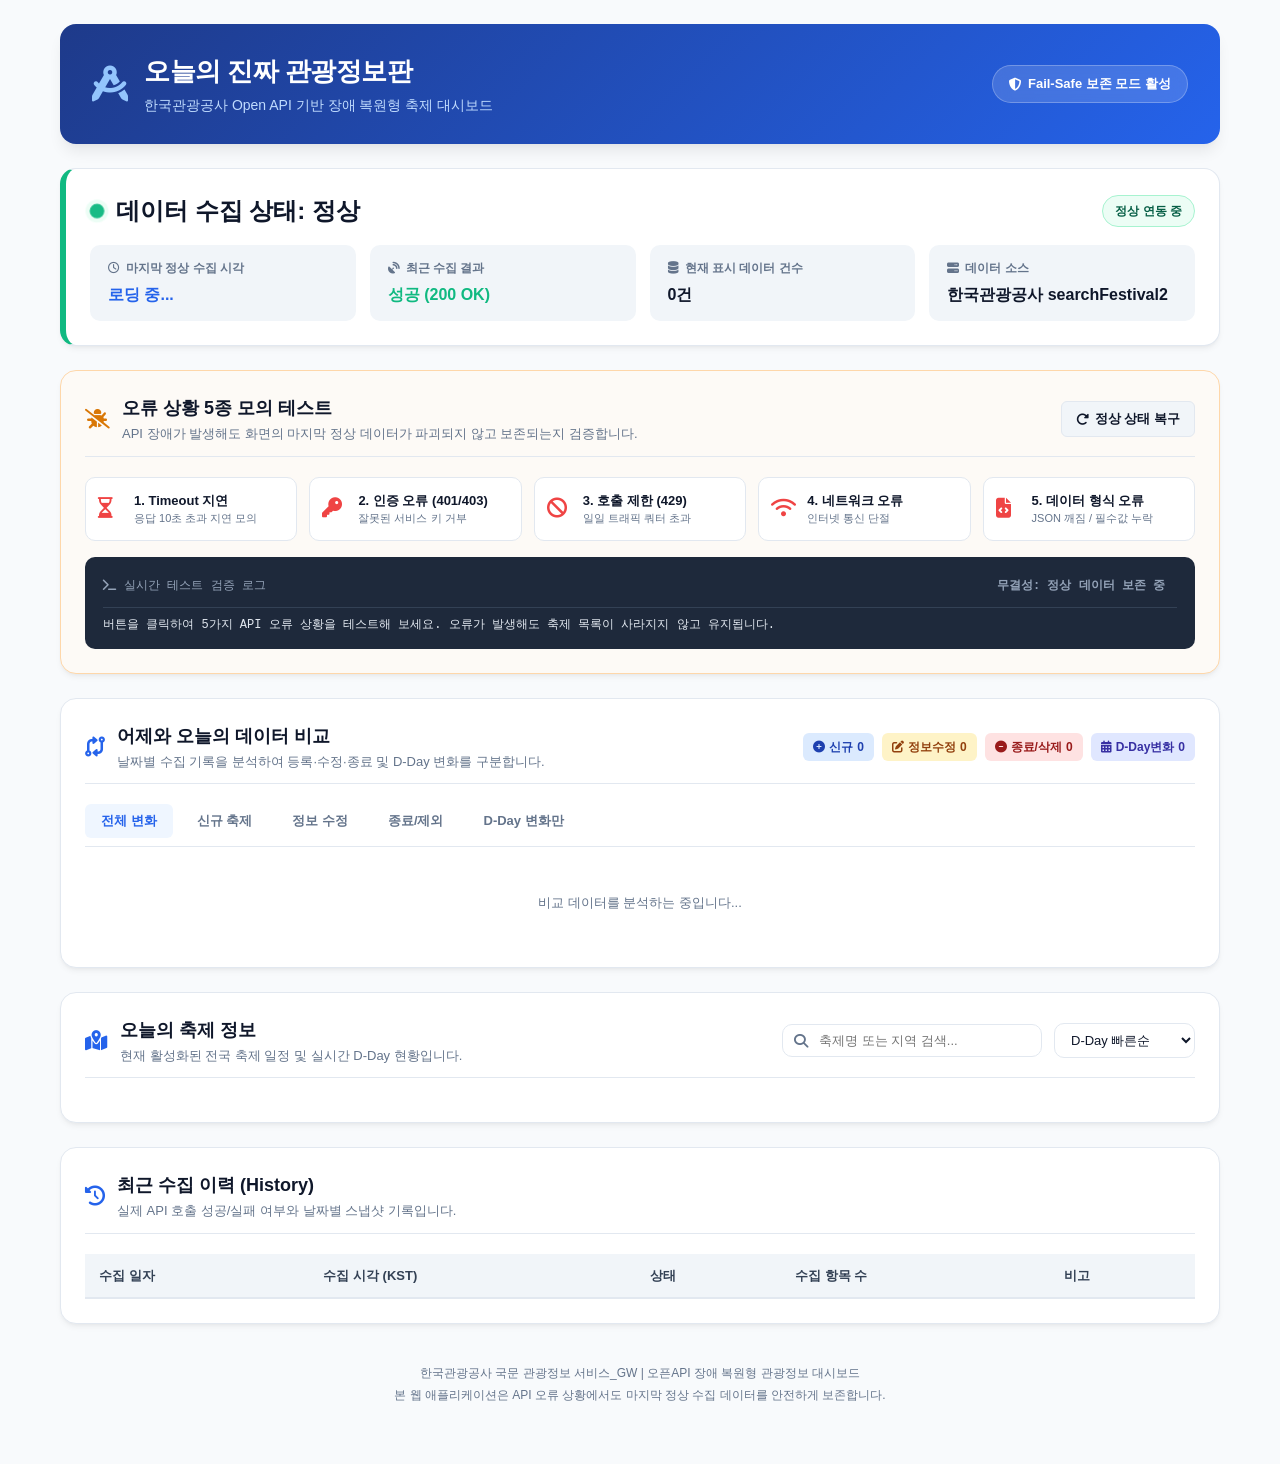
==== commit d2e1af1e: "docs: GitHub Pages 호환을 위한 루트 index.html 리다이렉트 추가" ====
--- a/index.html
+++ b/index.html
@@ -2,385 +2,10 @@
 <html lang="ko">
 <head>
   <meta charset="UTF-8">
-  <meta name="viewport" content="width=device-width, initial-scale=1.0">
-  <title>T04 오늘의 진짜 정보판 — 서울 실시간 기온</title>
-  <link rel="stylesheet" href="style.css">
+  <meta http-equiv="refresh" content="0; url=public/index.html">
+  <title>오늘의 진짜 관광정보판 리다이렉트</title>
 </head>
 <body>
-  <div class="app-container">
-    <!-- 헤더 -->
-    <header class="header">
-      <div class="header-left">
-        <span class="badge badge-task">ALEPH T04</span>
-        <h1 class="header-title">오늘의 진짜 정보판</h1>
-        <p class="header-subtitle">데이터가 안 오거나 늦을 때도 마지막 정상값을 지키고 상태를 정직하게 설명합니다.</p>
-      </div>
-      <div class="header-right">
-        <button id="btn-show-guide" class="btn btn-outline" type="button">📋 확인 방법 & 판단문</button>
-      </div>
-    </header>
-
-    <!-- 모드 선택 탭 -->
-    <nav class="mode-tabs" role="tablist">
-      <button id="tab-live" class="tab-btn active" role="tab" aria-selected="true" type="button">
-        <span class="tab-dot live-dot"></span> 1. 실제 공개 데이터 (Live Seoul Temp)
-      </button>
-      <button id="tab-replay" class="tab-btn" role="tab" aria-selected="false" type="button">
-        <span class="tab-dot replay-dot"></span> 2. 9종 합성 시험 패널 (Replay Fixtures)
-      </button>
-    </nav>
-
-    <!-- 1. 실제 공개 데이터 뷰 -->
-    <main id="view-live" class="view-panel active">
-      <!-- 상단 액션 바 -->
-      <section class="action-bar">
-        <div class="action-status-group">
-          <span class="label">신호 ID:</span> <code class="code-pill">seoul-temperature</code>
-          <span class="label">기준 시간대:</span> <span class="timezone-pill" id="live-timezone-pill">Asia/Seoul (KST)</span>
-        </div>
-        <div class="action-btn-group">
-          <button id="btn-fetch-live" class="btn btn-primary" type="button">
-            <span class="icon">🔄</span> 지금 실제 조회하기
-          </button>
-        </div>
-      </section>
-
-      <!-- 핵심 정보 카드 -->
-      <section class="card hero-card" id="live-hero-card">
-        <div class="card-header">
-          <div class="source-info">
-            <h2 class="source-title" id="live-source-name">Open-Meteo Weather API</h2>
-            <a id="live-source-link" class="source-url" href="https://api.open-meteo.com/v1/forecast?latitude=37.5665&longitude=126.9780&current=temperature_2m" target="_blank" rel="noopener noreferrer">
-              https://api.open-meteo.com/v1/forecast?latitude=37.5665&longitude=126.9780&current=temperature_2m ↗
-            </a>
-          </div>
-          <div class="status-badge-container" id="live-status-container">
-            <span class="status-badge status-fresh" id="live-status-badge">최신 (fresh)</span>
-          </div>
-        </div>
-
-        <!-- 주 지표 값 표시 -->
-        <div class="hero-metric-row">
-          <div class="metric-main">
-            <span class="metric-value" id="live-display-value">--</span>
-            <span class="metric-unit" id="live-display-unit">°C</span>
-            <span class="metric-tag" id="live-stale-tag" style="display: none;">⚠️ 오래된 값 (stale)</span>
-          </div>
-          <div class="metric-delta-box" id="live-delta-box">
-            <span class="delta-label">어제 대비 변화</span>
-            <span class="delta-value" id="live-delta-value">비교 데이터 없음 (첫날)</span>
-          </div>
-        </div>
-
-        <!-- 에러 및 조치 안내 박스 (오류 시 표시) -->
-        <div class="alert-box" id="live-error-box" style="display: none;">
-          <div class="alert-icon">⚠️</div>
-          <div class="alert-content">
-            <h4 class="alert-title" id="live-error-title">외부 원천 응답 오류</h4>
-            <p class="alert-desc" id="live-error-desc">외부 서버와의 연결이 지연되고 있습니다. 이전 정상값을 유지합니다.</p>
-            <div class="alert-action">
-              <span class="action-label">권장 행동:</span>
-              <span class="action-text" id="live-error-action">네트워크 연결 확인 후 잠시 뒤 다시 시도해 주세요.</span>
-              <button id="btn-live-retry" class="btn btn-sm btn-retry" type="button">다시 시도</button>
-            </div>
-          </div>
-        </div>
-
-        <!-- 시각 메타데이터 그리드 (T04-C07, C08, C09) -->
-        <div class="meta-grid">
-          <div class="meta-item">
-            <span class="meta-label">원천 관측 시각 (source_time)</span>
-            <span class="meta-value" id="live-source-time">--</span>
-          </div>
-          <div class="meta-item">
-            <span class="meta-label">조회 시각 (fetched_at)</span>
-            <span class="meta-value" id="live-fetched-at">--</span>
-          </div>
-          <div class="meta-item">
-            <span class="meta-label">기준 시간대 (record_timezone)</span>
-            <span class="meta-value" id="live-record-timezone">Asia/Seoul</span>
-          </div>
-          <div class="meta-item">
-            <span class="meta-label">일별 기록 날짜 (record_date)</span>
-            <span class="meta-value font-mono" id="live-record-date">--</span>
-          </div>
-        </div>
-      </section>
-
-      <!-- 일별 기온 추이 시각화 그래프 (카드 5 전일 대비 시각화) -->
-      <section class="card chart-card">
-        <div class="card-title-row">
-          <div class="title-with-desc">
-            <h3 class="card-title">📈 일별 기온 변화 시각화 (Daily Trend Chart)</h3>
-            <p class="card-desc">Asia/Seoul 날짜별 기록을 시각적 추세선과 변화 폭으로 대조합니다.</p>
-          </div>
-          <span class="chart-status-pill" id="live-chart-status-pill">1일차 관측 중</span>
-        </div>
-        <div class="chart-container" id="live-chart-container">
-          <!-- SVG 차트가 여기에 렌더링됩니다 -->
-        </div>
-      </section>
-
-      <!-- 일별 보존 기록 테이블 (T04-C20, C21, C22) -->
-      <section class="card table-card">
-        <div class="card-title-row">
-          <div class="title-with-desc">
-            <h3 class="card-title">📅 Asia/Seoul 기준 일별 보존 기록</h3>
-            <p class="card-desc">같은 날 여러 번 조회해도 하루 1건으로 합쳐지고, 다음 날짜가 되면 새 일별 행이 추가됩니다.</p>
-          </div>
-          <div class="table-badge">총 <strong id="live-row-count">0</strong>건 보존됨</div>
-        </div>
-
-        <div class="table-responsive">
-          <table class="data-table">
-            <thead>
-              <tr>
-                <th>기록 날짜 (KST)</th>
-                <th>신호 ID</th>
-                <th>정규화 값</th>
-                <th>단위</th>
-                <th>최초 관측 시각</th>
-                <th>최종 갱신 시각</th>
-                <th>원천 URL</th>
-              </tr>
-            </thead>
-            <tbody id="live-table-body">
-              <tr>
-                <td colspan="7" class="empty-cell">아직 저장된 기록이 없습니다. 상단의 [지금 실제 조회하기] 버튼을 눌러주세요.</td>
-              </tr>
-            </tbody>
-          </table>
-        </div>
-      </section>
-
-      <!-- 원자료 · 저장값 · 화면값 3자 대조 인스펙터 (T04-C10) -->
-      <section class="card inspector-card">
-        <div class="card-title-row">
-          <h3 class="card-title">🔍 원자료 · 저장값 · 화면값 3자 일치 대조 (T04-C10)</h3>
-          <span class="verify-badge" id="live-triplet-match-badge">대조 대기 중</span>
-        </div>
-        <p class="card-desc">외부 원천이 반환한 JSON 원자료, 로컬 DB(스토리지)에 보존된 표준 객체, 화면 UI 렌더링 값이 100% 일치함을 증명합니다.</p>
-
-        <div class="inspector-grid">
-          <div class="inspector-box">
-            <div class="inspector-head">1. 원천 수신 원자료 (Raw API Response)</div>
-            <pre class="inspector-code font-mono" id="live-inspector-raw">조회 전입니다.</pre>
-          </div>
-          <div class="inspector-box">
-            <div class="inspector-head">2. 일별 저장 객체 (Stored Normalized Object)</div>
-            <pre class="inspector-code font-mono" id="live-inspector-stored">조회 전입니다.</pre>
-          </div>
-          <div class="inspector-box">
-            <div class="inspector-head">3. 화면 렌더링 속성 (Rendered UI Values)</div>
-            <div class="rendered-inspect-list" id="live-inspector-rendered">
-              <div class="rendered-item"><span>값:</span> <strong id="live-inspect-val">--</strong></div>
-              <div class="rendered-item"><span>단위:</span> <strong id="live-inspect-unit">--</strong></div>
-              <div class="rendered-item"><span>출처:</span> <strong id="live-inspect-src">--</strong></div>
-              <div class="rendered-item"><span>출처 시각:</span> <strong id="live-inspect-srctime">--</strong></div>
-              <div class="rendered-item"><span>조회 시각:</span> <strong id="live-inspect-fetchtime">--</strong></div>
-              <div class="rendered-item"><span>기준 시간대:</span> <strong id="live-inspect-tz">Asia/Seoul</strong></div>
-            </div>
-          </div>
-        </div>
-      </section>
-    </main>
-
-    <!-- 2. 9종 합성 시험 패널 (Replay Fixtures View) -->
-    <main id="view-replay" class="view-panel" style="display: none;">
-      <!-- 안내 바 -->
-      <section class="replay-intro-bar">
-        <div>
-          <h3>ALEPH T04 공인 결정론적 Fixture 9종 평가기</h3>
-          <p>지시사항 카드 3 & 4에 명시된 5대 장애 상태(느림·401·429·오프라인·형식오류)와 복구 전이를 합성 데이터로 검증합니다.</p>
-        </div>
-        <div class="replay-actions">
-          <button id="btn-replay-reset" class="btn btn-warning" type="button">🔄 합성 상태 초기화 (Reset)</button>
-        </div>
-      </section>
-
-      <!-- 시뮬레이터 조작 패널 -->
-      <section class="card fixture-control-card">
-        <h3 class="control-section-title">Step 1. 기본 시퀀스 (정상 D1 & D2)</h3>
-        <div class="button-row">
-          <button id="btn-fx-d1-a" class="btn btn-secondary" type="button">
-            <strong>T04-NORMAL-D1-A</strong>
-            <small>1일차 첫 조회 (100pt, 1행)</small>
-          </button>
-          <button id="btn-fx-d1-b" class="btn btn-secondary" type="button">
-            <strong>T04-NORMAL-D1-B</strong>
-            <small>1일차 재조회 (105pt, 1행 갱신)</small>
-          </button>
-          <button id="btn-fx-d2" class="btn btn-secondary" type="button">
-            <strong>T04-NORMAL-D2</strong>
-            <small>2일차 정상 조회 (120pt, 2행, +15pt)</small>
-          </button>
-        </div>
-
-        <h3 class="control-section-title">Step 2. 다섯 가지 실패 시뮬레이션 (카드 3)</h3>
-        <p class="section-desc">※ D1-B(105pt) 상태에서 아래 실패 버튼을 누르면 마지막 정상값(105pt)을 유지하며 stale 및 고유 error_code로 전환됩니다.</p>
-        <div class="button-row failure-grid">
-          <button id="btn-fx-timeout" class="btn btn-danger-soft" type="button">
-            <strong>⏱️ T04-TIMEOUT</strong>
-            <small>느린 외부 응답 (timeout)</small>
-          </button>
-          <button id="btn-fx-auth" class="btn btn-danger-soft" type="button">
-            <strong>🔒 T04-AUTH-401</strong>
-            <small>외부 인증 거절 (auth)</small>
-          </button>
-          <button id="btn-fx-rate" class="btn btn-danger-soft" type="button">
-            <strong>🚦 T04-RATE-429</strong>
-            <small>호출 제한 (rate_limit)</small>
-          </button>
-          <button id="btn-fx-offline" class="btn btn-danger-soft" type="button">
-            <strong>📡 T04-OFFLINE</strong>
-            <small>네트워크 오프라인 (offline)</small>
-          </button>
-          <button id="btn-fx-schema" class="btn btn-danger-soft" type="button">
-            <strong>💥 T04-SCHEMA-BREAK</strong>
-            <small>응답 형식 파손 (schema_error)</small>
-          </button>
-        </div>
-
-        <h3 class="control-section-title">Step 3. 오류 뒤 회복 (T04-C19)</h3>
-        <div class="button-row">
-          <button id="btn-fx-recover" class="btn btn-success" type="button">
-            <strong>🌱 T04-RECOVER-D2 (오류 회복)</strong>
-            <small>다시 시도 성공 → fresh / none / 2행 / 120pt / +15pt 복구</small>
-          </button>
-        </div>
-      </section>
-
-      <!-- Replay 화면 상태 카드 -->
-      <section class="card hero-card" id="replay-hero-card">
-        <div class="card-header">
-          <div class="source-info">
-            <span class="source-badge">합성 Replay 모드</span>
-            <h2 class="source-title" id="replay-source-name">ALEPH 결정론 replay</h2>
-            <span class="source-url" id="replay-source-url">https://fixtures.aleph.invalid/t04/demo-index</span>
-          </div>
-          <div class="status-badge-container">
-            <span class="status-badge" id="replay-status-badge">대기 중</span>
-          </div>
-        </div>
-
-        <div class="hero-metric-row">
-          <div class="metric-main">
-            <span class="metric-value" id="replay-display-value">--</span>
-            <span class="metric-unit" id="replay-display-unit">pt</span>
-            <span class="metric-tag" id="replay-stale-tag" style="display: none;">⚠️ 오래된 값 (stale)</span>
-          </div>
-          <div class="metric-delta-box">
-            <span class="delta-label">어제 대비 변화 (전일 대비)</span>
-            <span class="delta-value" id="replay-delta-value">--</span>
-          </div>
-        </div>
-
-        <!-- 실패 및 조치 안내 박스 -->
-        <div class="alert-box" id="replay-error-box" style="display: none;">
-          <div class="alert-icon">⚠️</div>
-          <div class="alert-content">
-            <h4 class="alert-title" id="replay-error-title">오류 상태</h4>
-            <p class="alert-desc" id="replay-error-desc">오류 내용</p>
-            <div class="alert-action">
-              <span class="action-label">사용자가 취할 다음 행동:</span>
-              <span class="action-text" id="replay-error-action">행동 안내</span>
-              <button id="btn-replay-inline-retry" class="btn btn-sm btn-retry" type="button">다시 시도 (RECOVER-D2)</button>
-            </div>
-          </div>
-        </div>
-
-        <div class="meta-grid">
-          <div class="meta-item">
-            <span class="meta-label">실행 Fixture ID</span>
-            <span class="meta-value font-mono" id="replay-fixture-id">없음</span>
-          </div>
-          <div class="meta-item">
-            <span class="meta-label">가상 시각 (virtual_now)</span>
-            <span class="meta-value font-mono" id="replay-virtual-now">--</span>
-          </div>
-          <div class="meta-item">
-            <span class="meta-label">Freshness / ErrorCode</span>
-            <span class="meta-value font-mono" id="replay-status-summary">--</span>
-          </div>
-          <div class="meta-item">
-            <span class="meta-label">보존 행 수 (Row Count)</span>
-            <span class="meta-value font-mono" id="replay-row-count-summary">0건</span>
-          </div>
-        </div>
-      </section>
-
-      <!-- 합성 상태 일별 추이 시각화 그래프 -->
-      <section class="card chart-card">
-        <div class="card-title-row">
-          <div class="title-with-desc">
-            <h3 class="card-title">📈 합성 지표 추이 시각화 (Replay Trend Chart)</h3>
-            <p class="card-desc">합성 날짜별 값의 변화(D1: 100/105pt → D2: 120pt, +15pt)를 시각화합니다.</p>
-          </div>
-          <span class="chart-status-pill" id="replay-chart-status-pill">합성 대기</span>
-        </div>
-        <div class="chart-container" id="replay-chart-container">
-          <!-- SVG 차트가 여기에 렌더링됩니다 -->
-        </div>
-      </section>
-
-      <!-- Replay 일별 보존 테이블 -->
-      <section class="card table-card">
-        <div class="card-title-row">
-          <h3 class="card-title">📅 합성 상태 일별 저장 테이블</h3>
-          <div class="table-badge">총 <strong id="replay-table-row-count">0</strong>건</div>
-        </div>
-        <div class="table-responsive">
-          <table class="data-table">
-            <thead>
-              <tr>
-                <th>Record ID</th>
-                <th>날짜 (KST)</th>
-                <th>정규화 값</th>
-                <th>단위</th>
-                <th>최초 수신 시각</th>
-                <th>최종 갱신 시각</th>
-              </tr>
-            </thead>
-            <tbody id="replay-table-body">
-              <tr><td colspan="6" class="empty-cell">합성 상태가 초기화되어 있습니다.</td></tr>
-            </tbody>
-          </table>
-        </div>
-      </section>
-    </main>
-
-    <!-- 모달: 짧은 확인 방법 4줄 & AI와 나의 판단 3줄 -->
-    <div id="modal-guide" class="modal-backdrop" style="display: none;">
-      <div class="modal-box">
-        <div class="modal-header">
-          <h3 class="modal-title">📋 과제 제출 확인문 & 판단 기록</h3>
-          <button id="btn-close-modal" class="btn-close" type="button" aria-label="닫기">×</button>
-        </div>
-        <div class="modal-body">
-          <h4 class="section-h4">📌 짧은 확인 방법 4줄 (T04-C27)</h4>
-          <ol class="guide-list">
-            <li><strong>위치 (어디로 가나요):</strong> 공개 배포 URL 접속 후 첫 화면에서 실시간 서울 기온 카드 확인, 상단 [2. 9종 합성 시험 패널] 탭으로 전환</li>
-            <li><strong>행동 (3단계 이내 무엇을 하나요):</strong> ① [T04-NORMAL-D1-B] 클릭 → ② [T04-TIMEOUT] 클릭 → ③ [T04-RECOVER-D2] 클릭</li>
-            <li><strong>통과 모습 (무엇이 보이면 통과인가요):</strong> D1-B에서 105pt 확인, TIMEOUT 시 이전 정상값(105pt) 보존 및 [오래된 값(stale)] 배지와 실패 원인 안내 표시, RECOVER-D2 시 120pt로 복구 및 fresh/none 전환 및 2행 추가 확인</li>
-            <li><strong>안 될 때 모습 (안 될 때 무엇이 보이나요):</strong> 실패 시 이전 정상값이 사라지거나 0으로 초기화됨, stale 배지가 누락됨, 복구 버튼을 눌러도 상태가 fresh로 회복되지 않음</li>
-          </ol>
-
-          <h4 class="section-h4" style="margin-top: 20px;">🤖 AI와 나의 판단 3줄 (T04-C28)</h4>
-          <ul class="guide-list guide-ai">
-            <li><strong>AI에게 맡긴 일:</strong> Open-Meteo 공개 API 연동과 T04 공인 어댑터 규격(`adapter-reset.example.js`) 기반의 5대 장애 상태 전이 로직 및 반응형 UI 코드 작성</li>
-            <li><strong>직접 판단한 일:</strong> API 비밀키가 전혀 필요 없는 Open-Meteo(서울 기온)를 단일 데이터로 선택하고, 실제 KST 기준 일별 보존과 합성 시험 환경을 명확히 탭으로 분리하여 판정 무결성을 확보함</li>
-            <li><strong>AI 제안을 따르지 않은 일:</strong> AI가 처음에 제안했던 복잡한 백엔드 프록시 서버 구성을 거절하고, 비밀키 노출이 원천 차단되는 순수 무인증 브라우저 Fetch 방식으로 단일 정적 웹앱 배포 구조를 고수함</li>
-          </ul>
-        </div>
-      </div>
-    </div>
-
-    <!-- 푸터 -->
-    <footer class="footer">
-      <p>ALEPH T04 Today Real Information Board • Asia/Seoul Timezone Verified • Zero Secrets Stored</p>
-    </footer>
-  </div>
-
-  <script src="app.js"></script>
+  <p><a href="public/index.html">관광정보판으로 이동 중입니다... 클릭하세요.</a></p>
 </body>
 </html>
